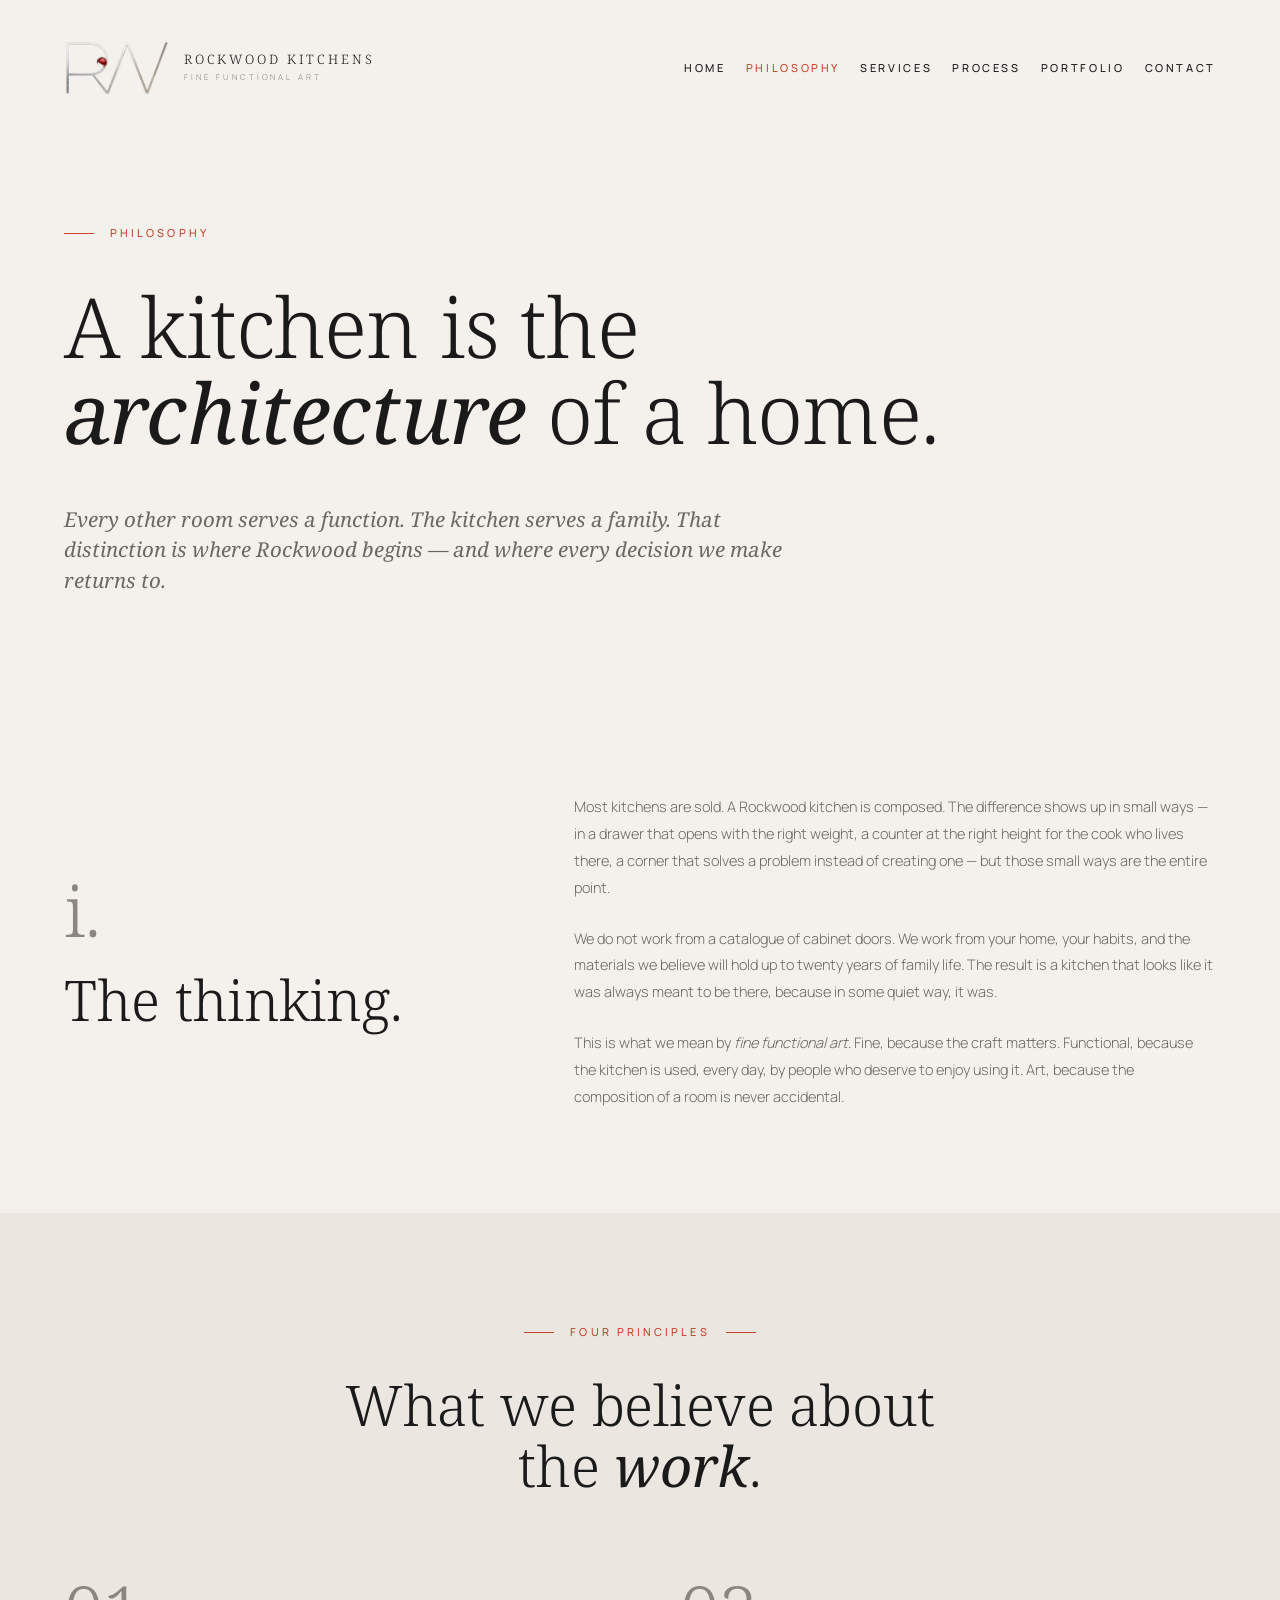
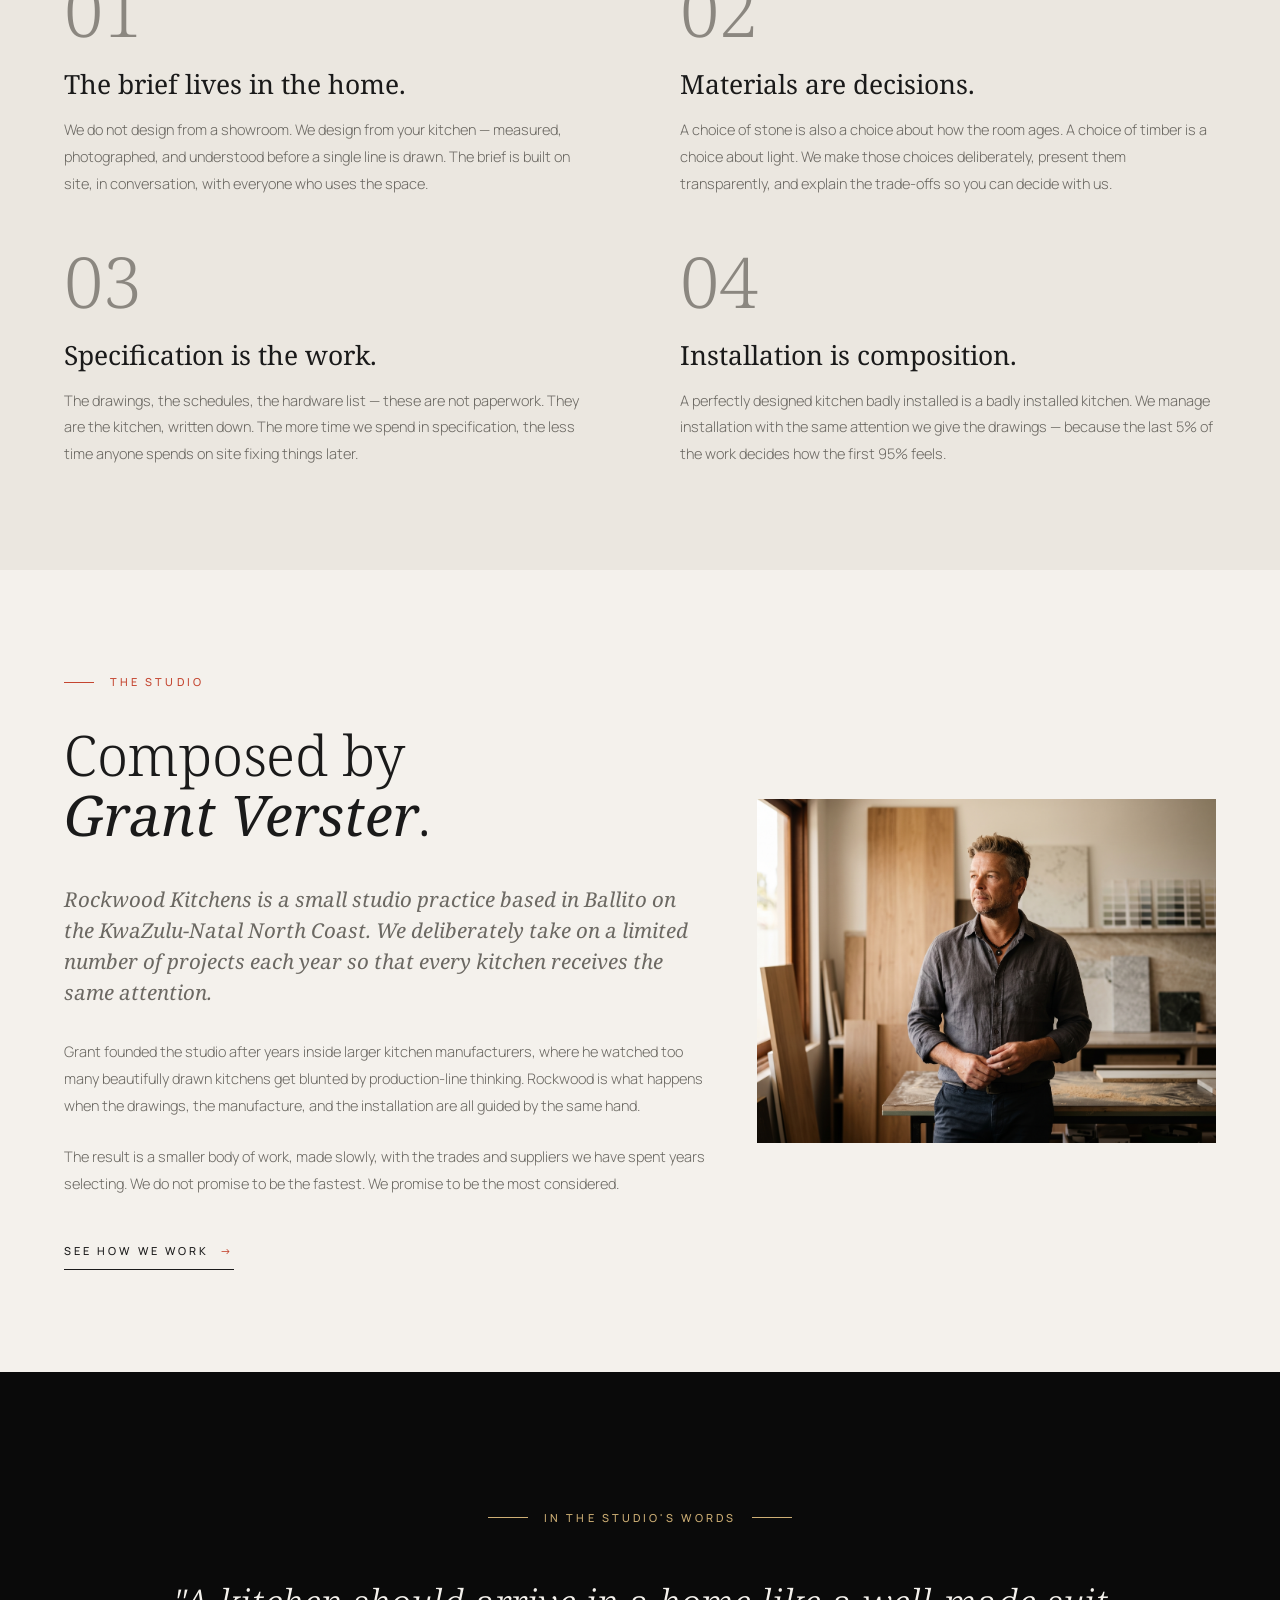
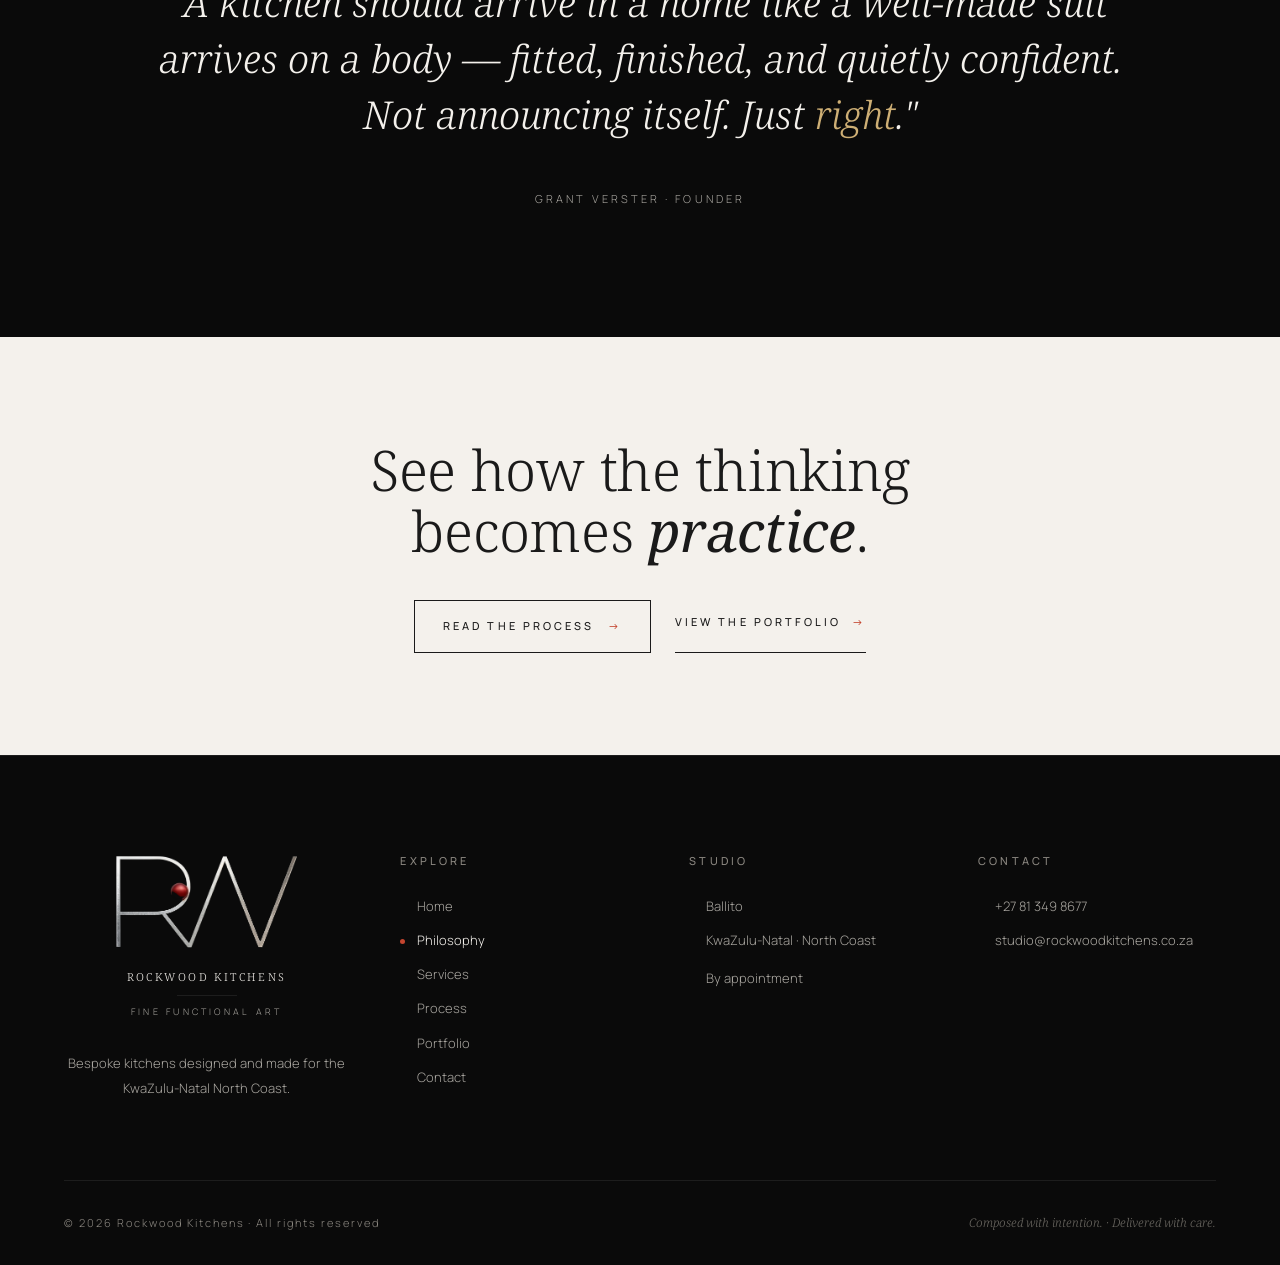
==== about.html @ f2700e16 "sda asdfasf" ====
<!DOCTYPE html>
<html lang="en">
<head>
<meta charset="UTF-8">
<meta name="viewport" content="width=device-width, initial-scale=1.0">
<title>Philosophy — Rockwood Kitchens</title>
<meta name="description" content="The thinking behind Rockwood Kitchens. A studio practice rooted in considered design, precise craft, and the belief that a kitchen is the architecture of a home.">
<link rel="preconnect" href="https://fonts.googleapis.com">
<link rel="preconnect" href="https://fonts.gstatic.com" crossorigin>
<link href="https://fonts.googleapis.com/css2?family=Noto+Serif:ital,wght@0,300;0,400;0,500;0,600;1,300;1,400;1,500&family=Manrope:wght@200;300;400;500;600&display=swap" rel="stylesheet">
<link rel="stylesheet" href="assets/site.css">
</head>
<body>

<!-- ════════════ HEADER ════════════ -->
<header class="site-header">
  <div class="row">
    <a href="index.html" class="logo-mark">
      <img src="assets/rockwood-monogram.png" alt="Rockwood Kitchens monogram">
      <div>
        <div class="title">ROCKWOOD&nbsp;KITCHENS</div>
        <div class="sub">Fine Functional Art</div>
      </div>
    </a>
    <nav class="site-nav">
      <a href="index.html">Home</a>
      <a href="about.html" class="current">Philosophy</a>
      <a href="services.html">Services</a>
      <a href="process.html">Process</a>
      <a href="portfolio.html">Portfolio</a>
      <a href="contact.html">Contact</a>
    </nav>
    <button class="menu-toggle" aria-label="Menu">☰</button>
  </div>
</header>

<!-- ════════════ PAGE TITLE ════════════ -->
<section style="padding-top: 14rem; padding-bottom: 6rem;">
  <div class="container">
    <div style="max-width: 880px;">
      <div style="display: flex; align-items: center; gap: 1rem; margin-bottom: 2.5rem;">
        <span class="rule-short"></span>
        <span class="eyebrow">Philosophy</span>
      </div>
      <h1 class="h-hero">
        A kitchen is the <span class="italic">architecture</span> of a home.
      </h1>
      <p class="lead" style="margin-top: 3rem; max-width: 720px;">
        Every other room serves a function. The kitchen serves a family. That distinction is where Rockwood begins — and where every decision we make returns to.
      </p>
    </div>
  </div>
</section>

<!-- ════════════ THE THINKING ════════════ -->
<section class="section">
  <div class="container">
    <div class="grid-split-5-7">
      <div>
        <div class="numeral">i.</div>
        <h2 class="h-section" style="margin-top: 1.5rem;">
          The thinking.
        </h2>
      </div>
      <div>
        <p class="body-text" style="margin-bottom: 1.5rem;">
          Most kitchens are sold. A Rockwood kitchen is composed. The difference shows up in small ways — in a drawer that opens with the right weight, a counter at the right height for the cook who lives there, a corner that solves a problem instead of creating one — but those small ways are the entire point.
        </p>
        <p class="body-text" style="margin-bottom: 1.5rem;">
          We do not work from a catalogue of cabinet doors. We work from your home, your habits, and the materials we believe will hold up to twenty years of family life. The result is a kitchen that looks like it was always meant to be there, because in some quiet way, it was.
        </p>
        <p class="body-text">
          This is what we mean by <em>fine functional art</em>. Fine, because the craft matters. Functional, because the kitchen is used, every day, by people who deserve to enjoy using it. Art, because the composition of a room is never accidental.
        </p>
      </div>
    </div>
  </div>
</section>

<!-- ════════════ FOUR PRINCIPLES ════════════ -->
<section class="section" style="background: var(--cream-2);">
  <div class="container">
    <div style="text-align: center; max-width: 720px; margin: 0 auto 5rem;">
      <div style="display: inline-flex; align-items: center; gap: 1rem; margin-bottom: 2rem;">
        <span class="rule-short"></span>
        <span class="eyebrow">Four Principles</span>
        <span class="rule-short"></span>
      </div>
      <h2 class="h-section">
        What we believe about<br>
        the <span class="italic">work</span>.
      </h2>
    </div>

    <div style="display: grid; grid-template-columns: 1fr 1fr; gap: 3rem 5rem; max-width: 1200px; margin: 0 auto;">
      <div>
        <div class="numeral">01</div>
        <h3 class="h-card" style="margin: 1.5rem 0 1rem;">The brief lives in the home.</h3>
        <p class="body-text">
          We do not design from a showroom. We design from your kitchen — measured, photographed, and understood before a single line is drawn. The brief is built on site, in conversation, with everyone who uses the space.
        </p>
      </div>
      <div>
        <div class="numeral">02</div>
        <h3 class="h-card" style="margin: 1.5rem 0 1rem;">Materials are decisions.</h3>
        <p class="body-text">
          A choice of stone is also a choice about how the room ages. A choice of timber is a choice about light. We make those choices deliberately, present them transparently, and explain the trade-offs so you can decide with us.
        </p>
      </div>
      <div>
        <div class="numeral">03</div>
        <h3 class="h-card" style="margin: 1.5rem 0 1rem;">Specification is the work.</h3>
        <p class="body-text">
          The drawings, the schedules, the hardware list — these are not paperwork. They are the kitchen, written down. The more time we spend in specification, the less time anyone spends on site fixing things later.
        </p>
      </div>
      <div>
        <div class="numeral">04</div>
        <h3 class="h-card" style="margin: 1.5rem 0 1rem;">Installation is composition.</h3>
        <p class="body-text">
          A perfectly designed kitchen badly installed is a badly installed kitchen. We manage installation with the same attention we give the drawings — because the last 5% of the work decides how the first 95% feels.
        </p>
      </div>
    </div>
  </div>
</section>

<!-- ════════════ FOUNDER / STUDIO ════════════ -->
<section class="section">
  <div class="container">
    <div class="grid-split-7-5">
      <div>
        <div style="display: flex; align-items: center; gap: 1rem; margin-bottom: 2rem;">
          <span class="rule-short"></span>
          <span class="eyebrow">The Studio</span>
        </div>
        <h2 class="h-section" style="margin-bottom: 2.5rem;">
          Composed by <span class="italic">Grant&nbsp;Verster</span>.
        </h2>
        <p class="lead" style="margin-bottom: 2rem;">
          Rockwood Kitchens is a small studio practice based in Ballito on the KwaZulu-Natal North Coast. We deliberately take on a limited number of projects each year so that every kitchen receives the same attention.
        </p>
        <p class="body-text" style="margin-bottom: 1.5rem;">
          Grant founded the studio after years inside larger kitchen manufacturers, where he watched too many beautifully drawn kitchens get blunted by production-line thinking. Rockwood is what happens when the drawings, the manufacture, and the installation are all guided by the same hand.
        </p>
        <p class="body-text" style="margin-bottom: 2.5rem;">
          The result is a smaller body of work, made slowly, with the trades and suppliers we have spent years selecting. We do not promise to be the fastest. We promise to be the most considered.
        </p>
        <a href="process.html" class="cta-link">See How We Work <span class="arrow">→</span></a>
      </div>
      <!-- REPLACE: portrait of Grant Verster in the workshop, soft natural light from the side, looking off-camera -->
      <div class="photo-frame aspect-4-3">
        <img src="assets/images/IMG-WEB-05-founder-portrait.jpg" alt="">
      </div>
    </div>
  </div>
</section>

<!-- ════════════ QUOTE PULL ════════════ -->
<section style="background: var(--ink-2); color: var(--cream); padding: clamp(5rem, 10vw, 9rem) 0;">
  <div class="container">
    <div style="max-width: 980px; margin: 0 auto; text-align: center;">
      <div style="display: inline-flex; align-items: center; gap: 1rem; margin-bottom: 3rem;">
        <span class="rule-gold"></span>
        <span class="eyebrow-gold">In the studio's words</span>
        <span class="rule-gold"></span>
      </div>
      <p style="font-family: 'Noto Serif', serif; font-style: italic; font-weight: 300; font-size: clamp(1.5rem, 3vw, 2.4rem); line-height: 1.45; color: var(--cream);">
        "A kitchen should arrive in a home like a well-made suit arrives on a body — fitted, finished, and quietly confident. Not announcing itself. Just <span style="color: var(--gold);">right</span>."
      </p>
      <div style="margin-top: 3rem; font-size: 11px; letter-spacing: 0.28em; text-transform: uppercase; color: var(--mute-3);">
        Grant Verster · Founder
      </div>
    </div>
  </div>
</section>

<!-- ════════════ CTA ════════════ -->
<section class="section">
  <div class="container">
    <div style="text-align: center; max-width: 780px; margin: 0 auto;">
      <h2 class="h-section" style="margin-bottom: 2.5rem;">
        See how the thinking<br>
        becomes <span class="italic">practice</span>.
      </h2>
      <div style="display: flex; flex-wrap: wrap; gap: 1.5rem; justify-content: center;">
        <a href="process.html" class="btn-outline on-light">Read the Process <span class="arrow">→</span></a>
        <a href="portfolio.html" class="cta-link">View the Portfolio <span class="arrow">→</span></a>
      </div>
    </div>
  </div>
</section>

<!-- ════════════ FOOTER ════════════ -->
<footer class="site-footer">
  <div class="row">
    <div class="footer-brand">
      <div class="center-block">
        <img src="assets/rockwood-monogram.png" alt="Rockwood Kitchens">
        <div class="title">ROCKWOOD&nbsp;KITCHENS</div>
        <div class="sub-rule"></div>
        <div class="sub">Fine Functional Art</div>
      </div>
      <p class="footer-tagline" style="margin: 2rem auto 0; text-align: center;">
        Bespoke kitchens designed and made for the KwaZulu-Natal North Coast.
      </p>
    </div>
    <div class="footer-col">
      <h5>Explore</h5>
      <ul>
        <li><a href="index.html">Home</a></li>
        <li class="current"><a href="about.html">Philosophy</a></li>
        <li><a href="services.html">Services</a></li>
        <li><a href="process.html">Process</a></li>
        <li><a href="portfolio.html">Portfolio</a></li>
        <li><a href="contact.html">Contact</a></li>
      </ul>
    </div>
    <div class="footer-col">
      <h5>Studio</h5>
      <ul class="contact-list">
        <li>Ballito</li>
        <li class="muted">KwaZulu-Natal · North Coast</li>
        <li style="margin-top: 1rem;">By appointment</li>
      </ul>
    </div>
    <div class="footer-col">
      <h5>Contact</h5>
      <ul class="contact-list">
        <li><a href="tel:+27813498677">+27&nbsp;81&nbsp;349&nbsp;8677</a></li>
        <li><a href="mailto:studio@rockwoodkitchens.co.za">studio@rockwoodkitchens.co.za</a></li>
      </ul>
    </div>
  </div>
  <div class="copyright-row">
    <span>© 2026 Rockwood Kitchens · All rights reserved</span>
    <span class="closing-italic">Composed with intention. · Delivered with care.</span>
  </div>
</footer>

<script>
  document.querySelector('.menu-toggle')?.addEventListener('click', () => {
    const nav = document.querySelector('.site-nav');
    nav.style.display = nav.style.display === 'flex' ? 'none' : 'flex';
  });
</script>

</body>
</html>
---- assets/site.css ----
/* ─────────────────────────────────────────────────
   ROCKWOOD KITCHENS — Site Stylesheet
   v1.0 · May 2026 · Mathew Hartley Consulting
   Editorial luxury — locked design system
   ───────────────────────────────────────────────── */

:root {
  --cream:    #f4f1ec;
  --cream-2:  #ebe7e0;
  --cream-3:  #e4ddd0;
  --ink:      #1a1a1a;
  --ink-2:    #0a0a0a;
  --ink-3:    #1c1c1a;
  --mute:     #8b8780;
  --mute-2:   #6b6862;
  --mute-3:   #a8a59f;
  --line:     #d4d0c8;
  --line-dk:  rgba(255,255,255,0.08);
  --rust:     #c4452f;
  --rust-2:   #9e3a28;
  --gold:     #ceaf75;

  --maxw:     1600px;
  --maxw-narrow: 1100px;
}

*, *::before, *::after { box-sizing: border-box; margin: 0; padding: 0; }
html { scroll-behavior: smooth; -webkit-text-size-adjust: 100%; }
body {
  font-family: 'Manrope', system-ui, -apple-system, sans-serif;
  font-weight: 300;
  font-size: 15px;
  line-height: 1.7;
  color: var(--ink);
  background: var(--cream);
  -webkit-font-smoothing: antialiased;
  text-rendering: optimizeLegibility;
  font-feature-settings: 'kern','liga','ss01';
}
img { max-width: 100%; height: auto; display: block; }
a { color: inherit; text-decoration: none; }

.font-serif { font-family: 'Noto Serif', 'Times New Roman', serif; }
.italic { font-style: italic; }

/* ─── Eyebrows ─── */
.eyebrow {
  font-size: 11px; letter-spacing: 0.28em; text-transform: uppercase;
  color: var(--rust); font-weight: 500;
}
.eyebrow-mute {
  font-size: 11px; letter-spacing: 0.28em; text-transform: uppercase;
  color: var(--mute); font-weight: 500;
}
.eyebrow-on-dark {
  font-size: 11px; letter-spacing: 0.28em; text-transform: uppercase;
  color: var(--mute-3); font-weight: 400;
}
.eyebrow-gold {
  font-size: 11px; letter-spacing: 0.28em; text-transform: uppercase;
  color: var(--gold); font-weight: 500;
}

/* ─── Rules ─── */
.rule-short { display: inline-block; width: 30px; height: 1px; background: var(--rust); vertical-align: middle; }
.rule-gold  { display: inline-block; width: 40px; height: 1px; background: var(--gold); vertical-align: middle; }
.rule-line  { display: block; width: 100%; height: 1px; background: var(--line); }
.rule-line-dk { display: block; width: 100%; height: 1px; background: var(--line-dk); }

/* ─── Dot separator ─── */
.dot { display: inline-block; width: 5px; height: 5px; border-radius: 9999px; background: var(--rust); vertical-align: middle; }
.dot-gold { display: inline-block; width: 5px; height: 5px; border-radius: 9999px; background: var(--gold); vertical-align: middle; }

/* ─── Container ─── */
.container { max-width: var(--maxw); margin: 0 auto; padding-left: clamp(1.5rem, 5vw, 5rem); padding-right: clamp(1.5rem, 5vw, 5rem); }
.container-narrow { max-width: var(--maxw-narrow); margin: 0 auto; padding-left: clamp(1.5rem, 5vw, 5rem); padding-right: clamp(1.5rem, 5vw, 5rem); }

/* ─── Section padding ─── */
.section { padding-top: clamp(4rem, 8vw, 8rem); padding-bottom: clamp(4rem, 8vw, 8rem); }
.section-lg { padding-top: clamp(5rem, 10vw, 10rem); padding-bottom: clamp(5rem, 10vw, 10rem); }

/* ─── Headlines ─── */
.h-hero {
  font-family: 'Noto Serif', serif;
  font-weight: 300;
  font-size: clamp(3rem, 6.5vw, 5.5rem);
  line-height: 1.04;
  letter-spacing: -0.01em;
  color: var(--ink);
}
.h-hero-light { color: var(--cream); }
.h-hero .italic { font-style: italic; font-weight: 400; }

.h-section {
  font-family: 'Noto Serif', serif;
  font-weight: 300;
  font-size: clamp(2.25rem, 4.5vw, 3.5rem);
  line-height: 1.08;
  letter-spacing: -0.005em;
  color: var(--ink);
}
.h-section .italic { font-style: italic; font-weight: 400; }
.h-section-light { color: var(--cream); }

.h-card {
  font-family: 'Noto Serif', serif;
  font-weight: 400;
  font-size: 1.65rem;
  line-height: 1.2;
  color: var(--ink);
}

/* ─── Body text classes ─── */
.lead {
  font-family: 'Noto Serif', serif;
  font-weight: 400;
  font-style: italic;
  font-size: clamp(1.05rem, 1.6vw, 1.4rem);
  line-height: 1.5;
  color: var(--mute-2);
}
.body-text { font-size: 14.5px; line-height: 1.85; color: var(--mute-2); }
.body-text-light { color: var(--mute-3); }
.caption { font-size: 13px; line-height: 1.7; color: var(--mute-2); }

/* ─── Big serif numerals ─── */
.numeral {
  font-family: 'Noto Serif', serif;
  font-weight: 300;
  font-size: clamp(3.5rem, 5.5vw, 5rem);
  line-height: 1;
  color: var(--mute);
}
.numeral-dark { color: var(--line); }

/* ─── Buttons & CTAs ─── */
.cta-link {
  display: inline-flex; align-items: center; gap: .65rem;
  padding-bottom: .5rem; border-bottom: 1px solid currentColor;
  font-size: 11px; letter-spacing: 0.28em; text-transform: uppercase;
  font-weight: 500; color: var(--ink);
  transition: color 0.3s ease;
}
.cta-link .arrow { color: var(--rust); transition: transform 0.35s ease; }
.cta-link:hover .arrow { transform: translateX(.35rem); }
.cta-link-light { color: var(--cream); }
.cta-link-light .arrow { color: var(--rust); }

.btn-outline {
  display: inline-flex; align-items: center; gap: .85rem;
  padding: 1rem 1.75rem; border: 1px solid currentColor;
  font-size: 11px; letter-spacing: 0.28em; text-transform: uppercase;
  font-weight: 500; color: var(--ink); background: transparent;
  transition: background-color 0.3s ease, color 0.3s ease;
  cursor: pointer;
}
.btn-outline .arrow { color: var(--rust); transition: transform 0.35s ease; }
.btn-outline:hover .arrow { transform: translateX(.3rem); }
.btn-outline.on-light:hover { background: var(--ink); color: var(--cream); }
.btn-outline.on-dark { color: var(--cream); border-color: rgba(244,241,236,0.4); }
.btn-outline.on-dark:hover { background: var(--cream); color: var(--ink); }

.btn-solid {
  display: inline-flex; align-items: center; gap: .85rem;
  padding: 1.1rem 2rem; background: var(--ink); color: var(--cream);
  font-size: 11px; letter-spacing: 0.28em; text-transform: uppercase;
  font-weight: 500; border: 0; cursor: pointer;
  transition: background-color 0.3s ease;
  font-family: 'Manrope', sans-serif;
}
.btn-solid:hover { background: var(--rust); }
.btn-solid .arrow { transition: transform 0.35s ease; }
.btn-solid:hover .arrow { transform: translateX(.3rem); }

/* ─── Header ─── */
.site-header {
  position: absolute; top: 0; left: 0; right: 0; z-index: 40;
  padding: 2.5rem clamp(1.5rem, 5vw, 5rem);
}
.site-header .row {
  max-width: var(--maxw); margin: 0 auto;
  display: flex; align-items: center; justify-content: space-between;
  gap: 2rem;
}
.site-header .logo-mark { display: flex; align-items: center; gap: 0.875rem; }
.site-header .logo-mark img { height: 56px; width: auto; }
.site-header.on-dark .logo-mark .title { color: var(--cream); }
.site-header .logo-mark .title {
  font-family: 'Noto Serif', serif;
  font-size: 13px; letter-spacing: 0.22em;
  color: var(--ink);
  line-height: 1;
}
.site-header .logo-mark .sub {
  font-size: 8px; letter-spacing: 0.36em; text-transform: uppercase;
  color: var(--mute);
  margin-top: 4px;
}
.site-header.on-dark .logo-mark .sub { color: var(--mute-3); }

.site-nav { display: flex; align-items: center; gap: 1.25rem; }
.site-nav a {
  font-size: 11px; letter-spacing: 0.24em; text-transform: uppercase;
  font-weight: 500; color: var(--ink);
  transition: color 0.3s ease;
}
.site-header.on-dark .site-nav a { color: var(--cream); }
.site-nav a:hover, .site-nav a.current { color: var(--rust); }

.menu-toggle { display: none; }

/* ─── Footer ─── */
.site-footer {
  background: var(--ink-2);
  color: var(--cream);
  padding: 6rem clamp(1.5rem, 5vw, 5rem) 2rem;
  border-top: 1px solid var(--line-dk);
}
.site-footer .row {
  max-width: var(--maxw); margin: 0 auto;
  display: grid; grid-template-columns: 1.2fr 1fr 1fr 1fr;
  gap: clamp(2rem, 4vw, 4rem);
  margin-bottom: 5rem;
}
.site-footer .footer-brand .center-block { text-align: center; }
.site-footer .footer-brand img { height: 100px; margin: 0 auto 1rem; }
.site-footer .footer-brand .title {
  font-family: 'Noto Serif', serif;
  font-size: 11px; letter-spacing: 0.22em; color: var(--cream);
  text-align: center;
}
.site-footer .footer-brand .sub-rule {
  width: 60px; height: 1px; background: var(--line-dk);
  margin: 8px auto;
}
.site-footer .footer-brand .sub {
  font-size: 9px; letter-spacing: 0.36em; text-transform: uppercase;
  color: var(--mute-3); text-align: center;
}
.site-footer .footer-brand .socials {
  margin-top: 1.5rem;
  display: flex; gap: 0.75rem; justify-content: center;
}
.site-footer .footer-brand .socials a {
  width: 34px; height: 34px; border-radius: 50%;
  border: 1px solid var(--line-dk);
  display: inline-flex; align-items: center; justify-content: center;
  color: var(--cream);
  transition: border-color 0.3s ease, color 0.3s ease;
}
.site-footer .footer-brand .socials a:hover { border-color: var(--rust); color: var(--rust); }

.site-footer .footer-tagline {
  font-size: 13px; line-height: 1.85; color: var(--mute-3); font-weight: 300;
  max-width: 18rem;
}
.site-footer .footer-col h5 {
  font-size: 11px; letter-spacing: 0.28em; text-transform: uppercase;
  color: var(--mute); font-weight: 500;
  margin-bottom: 1.5rem;
}
.site-footer .footer-col ul { list-style: none; }
.site-footer .footer-col ul li { font-size: 13px; color: var(--mute-3); margin-bottom: 0.75rem; }
.site-footer .footer-col ul li a { color: var(--mute-3); transition: color 0.3s ease; }
.site-footer .footer-col ul li a:hover { color: var(--rust); }
.site-footer .footer-col ul li.current a { color: var(--cream); }
.site-footer .footer-col ul li.current::before {
  content: ''; display: inline-block;
  width: 5px; height: 5px; border-radius: 50%; background: var(--rust);
  margin-right: 12px; vertical-align: middle;
}
.site-footer .footer-col ul li:not(.current) { padding-left: 17px; }

.site-footer .contact-list li { color: var(--cream); margin-bottom: 0.5rem; }
.site-footer .contact-list li a { color: var(--cream); border-bottom: 1px solid transparent; transition: border-color 0.3s ease, color 0.3s ease; }
.site-footer .contact-list li a:hover { color: var(--rust); border-bottom-color: var(--rust); }
.site-footer .contact-list li.muted { color: var(--mute-3); }

.site-footer .copyright-row {
  max-width: var(--maxw); margin: 0 auto;
  padding-top: 2rem; border-top: 1px solid var(--line-dk);
  display: flex; justify-content: space-between; align-items: center;
  font-size: 11px; letter-spacing: 0.18em; color: var(--mute); font-weight: 300;
}
.site-footer .closing-italic {
  font-family: 'Noto Serif', serif; font-style: italic;
  font-size: 12px; color: var(--mute-2); letter-spacing: 0;
  text-transform: none;
}

/* ─── Photo frames ─── */
.photo-frame {
  background: linear-gradient(135deg, #2a2a28 0%, #1a1a18 50%, #0e0e0d 100%);
  position: relative; overflow: hidden;
}
.photo-frame img {
  width: 100%; height: 100%; object-fit: cover;
  transition: transform 1.4s cubic-bezier(.2,.5,.2,1);
}
.aspect-4-3 { aspect-ratio: 4/3; }
.aspect-5-4 { aspect-ratio: 5/4; }
.aspect-3-2 { aspect-ratio: 3/2; }
.aspect-16-9 { aspect-ratio: 16/9; }
.aspect-16-8 { aspect-ratio: 2/1; }

/* ─── Grids & layouts ─── */
.grid-2 { display: grid; grid-template-columns: 1fr 1fr; gap: clamp(2rem, 4vw, 4rem); align-items: center; }
.grid-split-5-7 { display: grid; grid-template-columns: 5fr 7fr; gap: clamp(2rem, 4vw, 4rem); align-items: center; }
.grid-split-7-5 { display: grid; grid-template-columns: 7fr 5fr; gap: clamp(2rem, 4vw, 4rem); align-items: center; }
.grid-3 { display: grid; grid-template-columns: 1fr 1fr 1fr; gap: 1px; background: var(--line-dk); }

/* ─── Rise animation ─── */
@keyframes rise { from { opacity: 0; transform: translateY(14px); } to { opacity: 1; transform: none; } }
.rise { animation: rise 0.9s ease-out both; }
.rise.d1 { animation-delay: 0.08s; }
.rise.d2 { animation-delay: 0.18s; }
.rise.d3 { animation-delay: 0.28s; }

/* ─── Form (Zoho-integrated, restyled) ─── */
.contact-form .field-row { margin-bottom: 2.5rem; }
.contact-form label {
  display: block;
  font-size: 10px; letter-spacing: 0.28em; text-transform: uppercase;
  color: var(--mute); font-weight: 500;
  margin-bottom: 0.5rem;
}
.contact-form label .req { color: var(--rust); margin-left: 4px; }
.contact-form input[type="text"],
.contact-form input[type="email"],
.contact-form input[type="tel"],
.contact-form textarea {
  width: 100%;
  background: transparent;
  border: 0; border-bottom: 1px solid var(--line);
  padding: 0.6rem 0 0.75rem;
  font-family: 'Manrope', sans-serif;
  font-size: 15px; font-weight: 300; color: var(--ink);
  transition: border-color 0.3s ease;
}
.contact-form input:focus,
.contact-form textarea:focus {
  outline: none; border-bottom-color: var(--rust);
}
.contact-form input::placeholder,
.contact-form textarea::placeholder { color: var(--mute-3); font-weight: 300; }
.contact-form textarea { resize: vertical; min-height: 140px; }
.contact-form .submit-row {
  margin-top: 2.5rem; padding-top: 2rem; border-top: 1px solid var(--line);
}
.contact-form .submit-note {
  font-size: 12px; color: var(--mute); font-style: italic;
  font-family: 'Noto Serif', serif;
  margin-top: 1rem; max-width: 420px;
}

/* ─── Responsive ─── */
@media (max-width: 960px) {
  .grid-2, .grid-split-5-7, .grid-split-7-5 { grid-template-columns: 1fr; }
  .grid-3 { grid-template-columns: 1fr; }
  .site-footer .row { grid-template-columns: 1fr 1fr; }
  .site-nav { display: none; }
  .menu-toggle {
    display: block; background: none; border: none; padding: 0.5rem;
    color: inherit; cursor: pointer;
  }
}
@media (max-width: 600px) {
  .site-footer .row { grid-template-columns: 1fr; }
  .site-footer .copyright-row { flex-direction: column; gap: 0.75rem; text-align: center; }
}
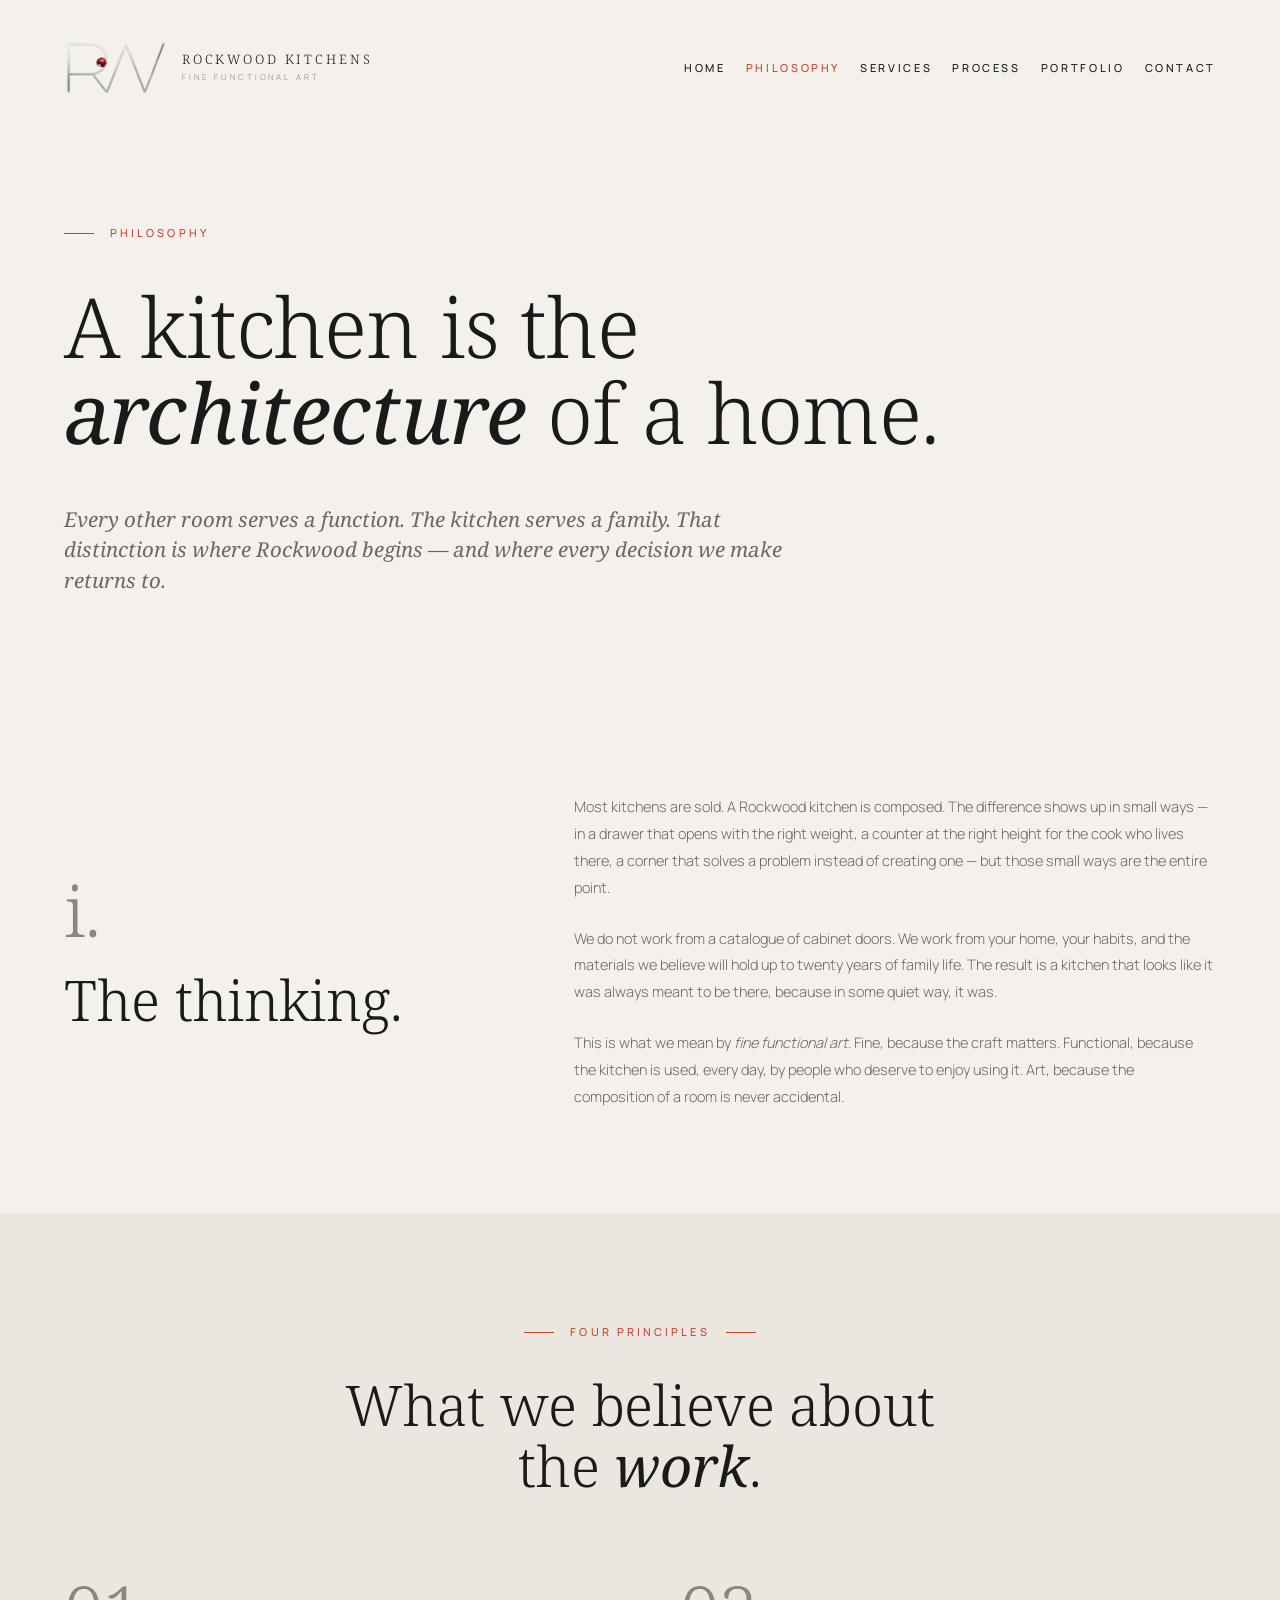
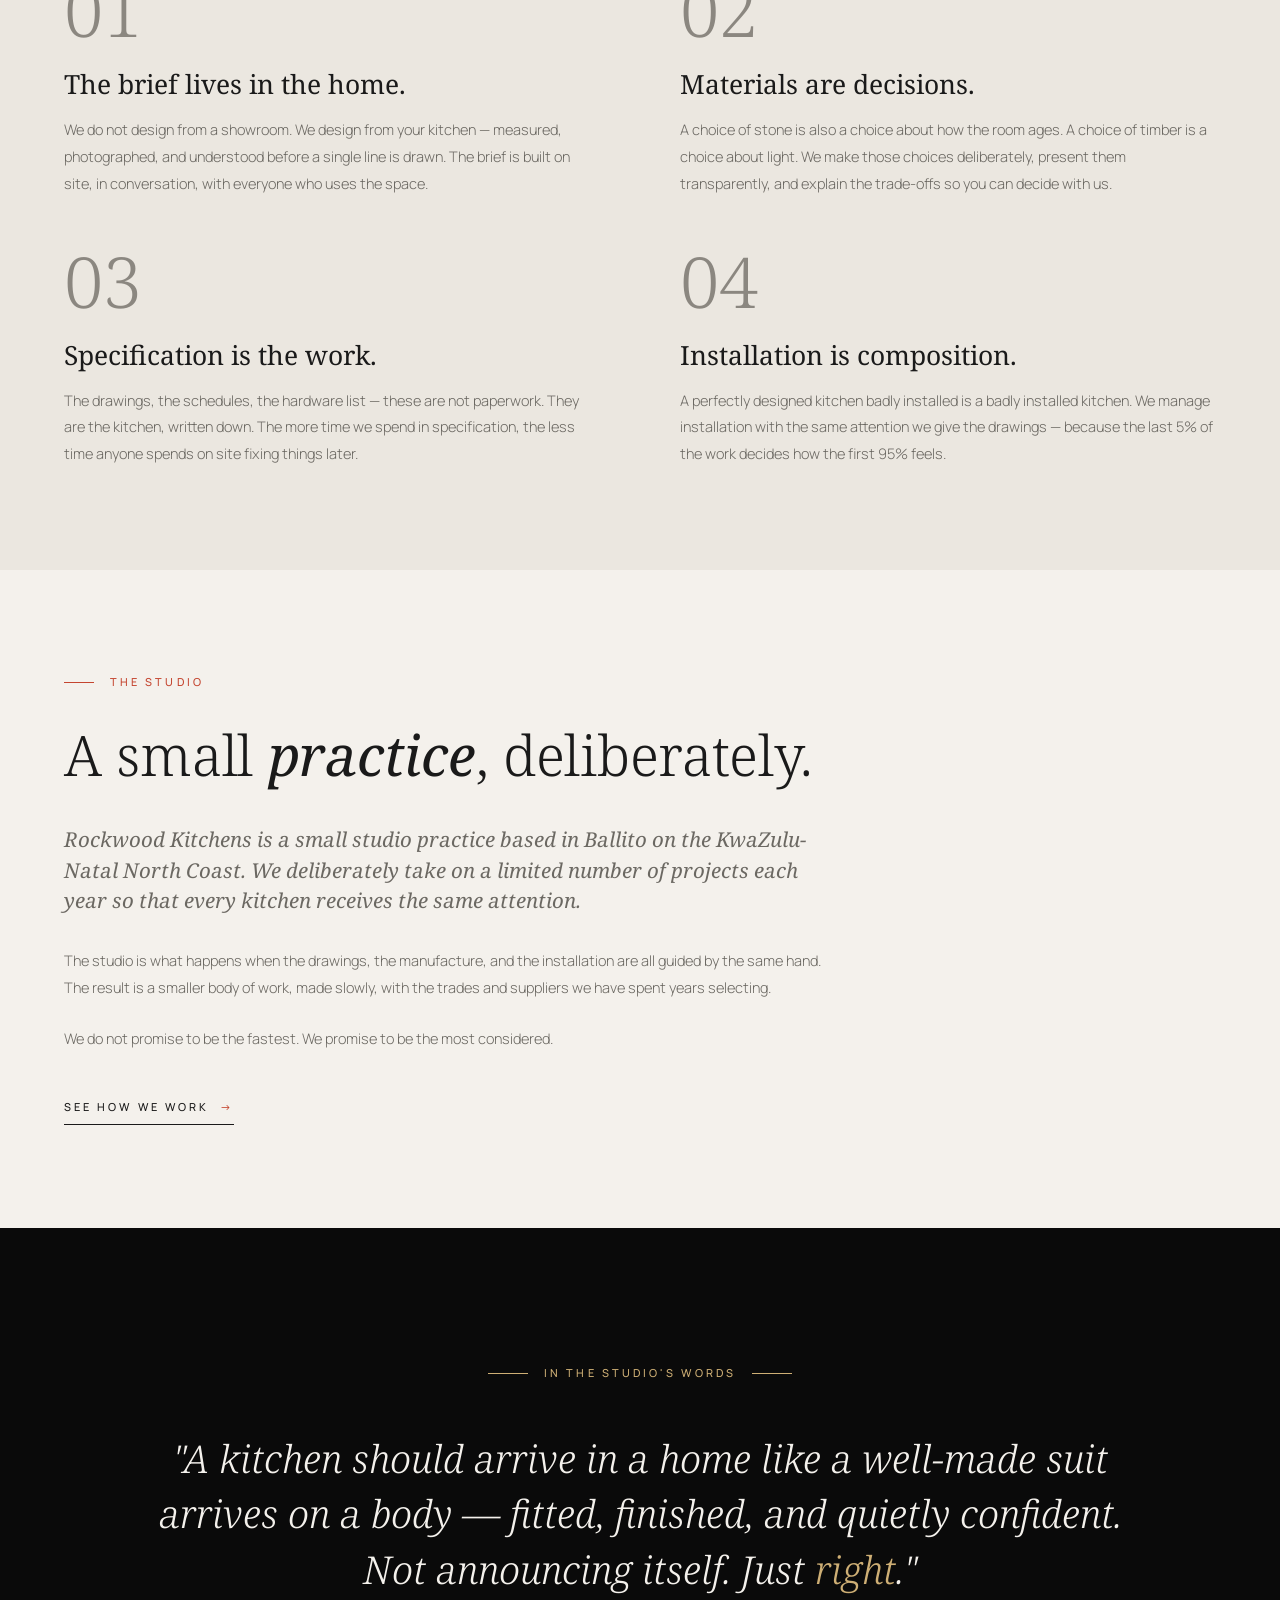
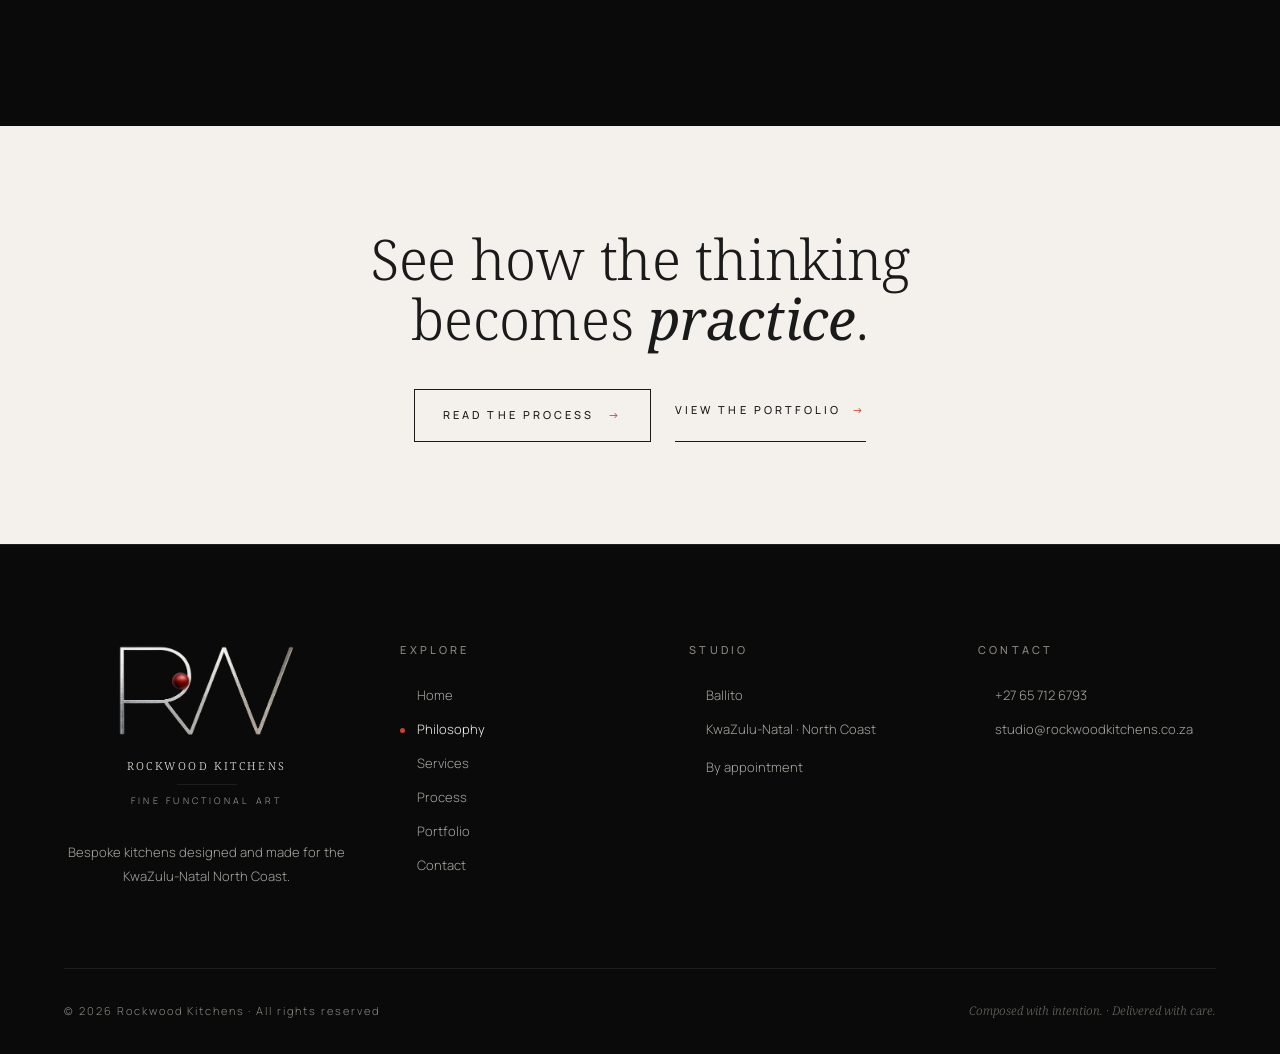
==== commit b6ae65ff: "a hh" ====
--- a/about.html
+++ b/about.html
@@ -9,6 +9,16 @@
 <link rel="preconnect" href="https://fonts.gstatic.com" crossorigin>
 <link href="https://fonts.googleapis.com/css2?family=Noto+Serif:ital,wght@0,300;0,400;0,500;0,600;1,300;1,400;1,500&family=Manrope:wght@200;300;400;500;600&display=swap" rel="stylesheet">
 <link rel="stylesheet" href="assets/site.css">
+<link rel="canonical" href="https://rockwoodkitchens.co.za/about.html">
+<meta property="og:url" content="https://rockwoodkitchens.co.za/about.html">
+<meta property="og:site_name" content="Rockwood Kitchens">
+<meta property="og:locale" content="en_ZA">
+<meta name="twitter:card" content="summary_large_image">
+<meta name="twitter:title" content="Philosophy — Rockwood Kitchens">
+<meta name="twitter:description" content="A studio practice rooted in considered design, precise craft, and the belief that a kitchen is the architecture of a home.">
+<meta name="geo.region" content="ZA-KZN">
+<meta name="geo.placename" content="Ballito">
+<meta name="robots" content="index, follow">
 </head>
 <body>
 
@@ -125,33 +135,27 @@
   </div>
 </section>
 
-<!-- ════════════ FOUNDER / STUDIO ════════════ -->
+<!-- ════════════ THE STUDIO ════════════ -->
 <section class="section">
   <div class="container">
-    <div class="grid-split-7-5">
-      <div>
-        <div style="display: flex; align-items: center; gap: 1rem; margin-bottom: 2rem;">
-          <span class="rule-short"></span>
-          <span class="eyebrow">The Studio</span>
-        </div>
-        <h2 class="h-section" style="margin-bottom: 2.5rem;">
-          Composed by <span class="italic">Grant&nbsp;Verster</span>.
-        </h2>
-        <p class="lead" style="margin-bottom: 2rem;">
-          Rockwood Kitchens is a small studio practice based in Ballito on the KwaZulu-Natal North Coast. We deliberately take on a limited number of projects each year so that every kitchen receives the same attention.
-        </p>
-        <p class="body-text" style="margin-bottom: 1.5rem;">
-          Grant founded the studio after years inside larger kitchen manufacturers, where he watched too many beautifully drawn kitchens get blunted by production-line thinking. Rockwood is what happens when the drawings, the manufacture, and the installation are all guided by the same hand.
-        </p>
-        <p class="body-text" style="margin-bottom: 2.5rem;">
-          The result is a smaller body of work, made slowly, with the trades and suppliers we have spent years selecting. We do not promise to be the fastest. We promise to be the most considered.
-        </p>
-        <a href="process.html" class="cta-link">See How We Work <span class="arrow">→</span></a>
-      </div>
-      <!-- REPLACE: portrait of Grant Verster in the workshop, soft natural light from the side, looking off-camera -->
-      <div class="photo-frame aspect-4-3">
-        <img src="assets/images/IMG-WEB-05-founder-portrait.jpg" alt="">
-      </div>
+    <div style="max-width: 780px;">
+      <div style="display: flex; align-items: center; gap: 1rem; margin-bottom: 2rem;">
+        <span class="rule-short"></span>
+        <span class="eyebrow">The Studio</span>
+      </div>
+      <h2 class="h-section" style="margin-bottom: 2.5rem;">
+        A small <span class="italic">practice</span>, deliberately.
+      </h2>
+      <p class="lead" style="margin-bottom: 2rem;">
+        Rockwood Kitchens is a small studio practice based in Ballito on the KwaZulu-Natal North Coast. We deliberately take on a limited number of projects each year so that every kitchen receives the same attention.
+      </p>
+      <p class="body-text" style="margin-bottom: 1.5rem;">
+        The studio is what happens when the drawings, the manufacture, and the installation are all guided by the same hand. The result is a smaller body of work, made slowly, with the trades and suppliers we have spent years selecting.
+      </p>
+      <p class="body-text" style="margin-bottom: 2.5rem;">
+        We do not promise to be the fastest. We promise to be the most considered.
+      </p>
+      <a href="process.html" class="cta-link">See How We Work <span class="arrow">→</span></a>
     </div>
   </div>
 </section>
@@ -168,9 +172,6 @@
       <p style="font-family: 'Noto Serif', serif; font-style: italic; font-weight: 300; font-size: clamp(1.5rem, 3vw, 2.4rem); line-height: 1.45; color: var(--cream);">
         "A kitchen should arrive in a home like a well-made suit arrives on a body — fitted, finished, and quietly confident. Not announcing itself. Just <span style="color: var(--gold);">right</span>."
       </p>
-      <div style="margin-top: 3rem; font-size: 11px; letter-spacing: 0.28em; text-transform: uppercase; color: var(--mute-3);">
-        Grant Verster · Founder
-      </div>
     </div>
   </div>
 </section>
@@ -227,7 +228,7 @@
     <div class="footer-col">
       <h5>Contact</h5>
       <ul class="contact-list">
-        <li><a href="tel:+27813498677">+27&nbsp;81&nbsp;349&nbsp;8677</a></li>
+        <li><a href="tel:+27657126793">+27&nbsp;65&nbsp;712&nbsp;6793</a></li>
         <li><a href="mailto:studio@rockwoodkitchens.co.za">studio@rockwoodkitchens.co.za</a></li>
       </ul>
     </div>
--- a/assets/site.css
+++ b/assets/site.css
@@ -358,13 +358,79 @@
   .grid-2, .grid-split-5-7, .grid-split-7-5 { grid-template-columns: 1fr; }
   .grid-3 { grid-template-columns: 1fr; }
   .site-footer .row { grid-template-columns: 1fr 1fr; }
+
+  /* Tighter header padding on mobile */
+  .site-header { padding: 1.25rem 1.25rem; }
+
+  /* Header is a positioning context for the dropdown nav */
+  .site-header .row { position: relative; gap: 1rem; }
+
+  /* Shrink logo on mobile so it doesn't dominate */
+  .site-header .logo-mark { gap: 0.625rem; }
+  .site-header .logo-mark img { height: 36px; }
+  .site-header .logo-mark .title { font-size: 11px; letter-spacing: 0.18em; }
+  .site-header .logo-mark .sub { font-size: 7px; letter-spacing: 0.3em; margin-top: 3px; }
+
+  /* Default state: nav hidden */
   .site-nav { display: none; }
+
+  /* When JS toggles it open: full-width dropdown below header */
+  .site-nav[style*="flex"] {
+    position: absolute !important;
+    top: calc(100% + 0.75rem); left: 0; right: 0;
+    flex-direction: column !important;
+    align-items: stretch !important;
+    gap: 0 !important;
+    background: var(--ink-2);
+    padding: 0.5rem 1.25rem;
+    box-shadow: 0 16px 36px rgba(0, 0, 0, 0.25);
+    z-index: 50;
+  }
+  .site-nav[style*="flex"] a {
+    padding: 1rem 0;
+    border-bottom: 1px solid rgba(244, 241, 236, 0.08);
+    color: var(--cream) !important;
+    font-size: 11px;
+    text-align: left;
+  }
+  .site-nav[style*="flex"] a:last-child { border-bottom: none; }
+  .site-nav[style*="flex"] a.current { color: var(--rust) !important; }
+
+  /* Hamburger toggle button */
   .menu-toggle {
     display: block; background: none; border: none; padding: 0.5rem;
     color: inherit; cursor: pointer;
+    font-size: 1.5rem; line-height: 1;
   }
 }
+
+@media (max-width: 960px) {
+  /* Catch all inline-style multi-column grids and collapse to single column on mobile.
+     This handles the inline grid-template-columns declarations used in the page content. */
+  section .container > div[style*="grid-template-columns"],
+  section .container div[style*="display: grid"],
+  section div[style*="grid-template-columns: repeat"],
+  section div[style*="grid-template-columns: 1fr 1fr"] {
+    grid-template-columns: 1fr !important;
+  }
+
+  /* Ensure all page content respects viewport width — no horizontal overflow */
+  body { overflow-x: hidden; }
+  section, .container { max-width: 100vw; overflow-x: hidden; }
+
+  /* Tighten section padding on mobile so content has breathing room */
+  .section { padding: 4rem 0 !important; }
+  .container { padding-left: 1.25rem !important; padding-right: 1.25rem !important; }
+
+  /* Hero headlines shouldn't be desktop-sized on mobile */
+  .h-hero { font-size: clamp(2rem, 9vw, 3rem) !important; }
+  .h-section { font-size: clamp(1.6rem, 7vw, 2.4rem) !important; }
+}
+
 @media (max-width: 600px) {
   .site-footer .row { grid-template-columns: 1fr; }
   .site-footer .copyright-row { flex-direction: column; gap: 0.75rem; text-align: center; }
-}
+
+  /* Hide the FINE FUNCTIONAL ART subtitle on very small screens to save horizontal space */
+  .site-header .logo-mark .sub { display: none; }
+}
